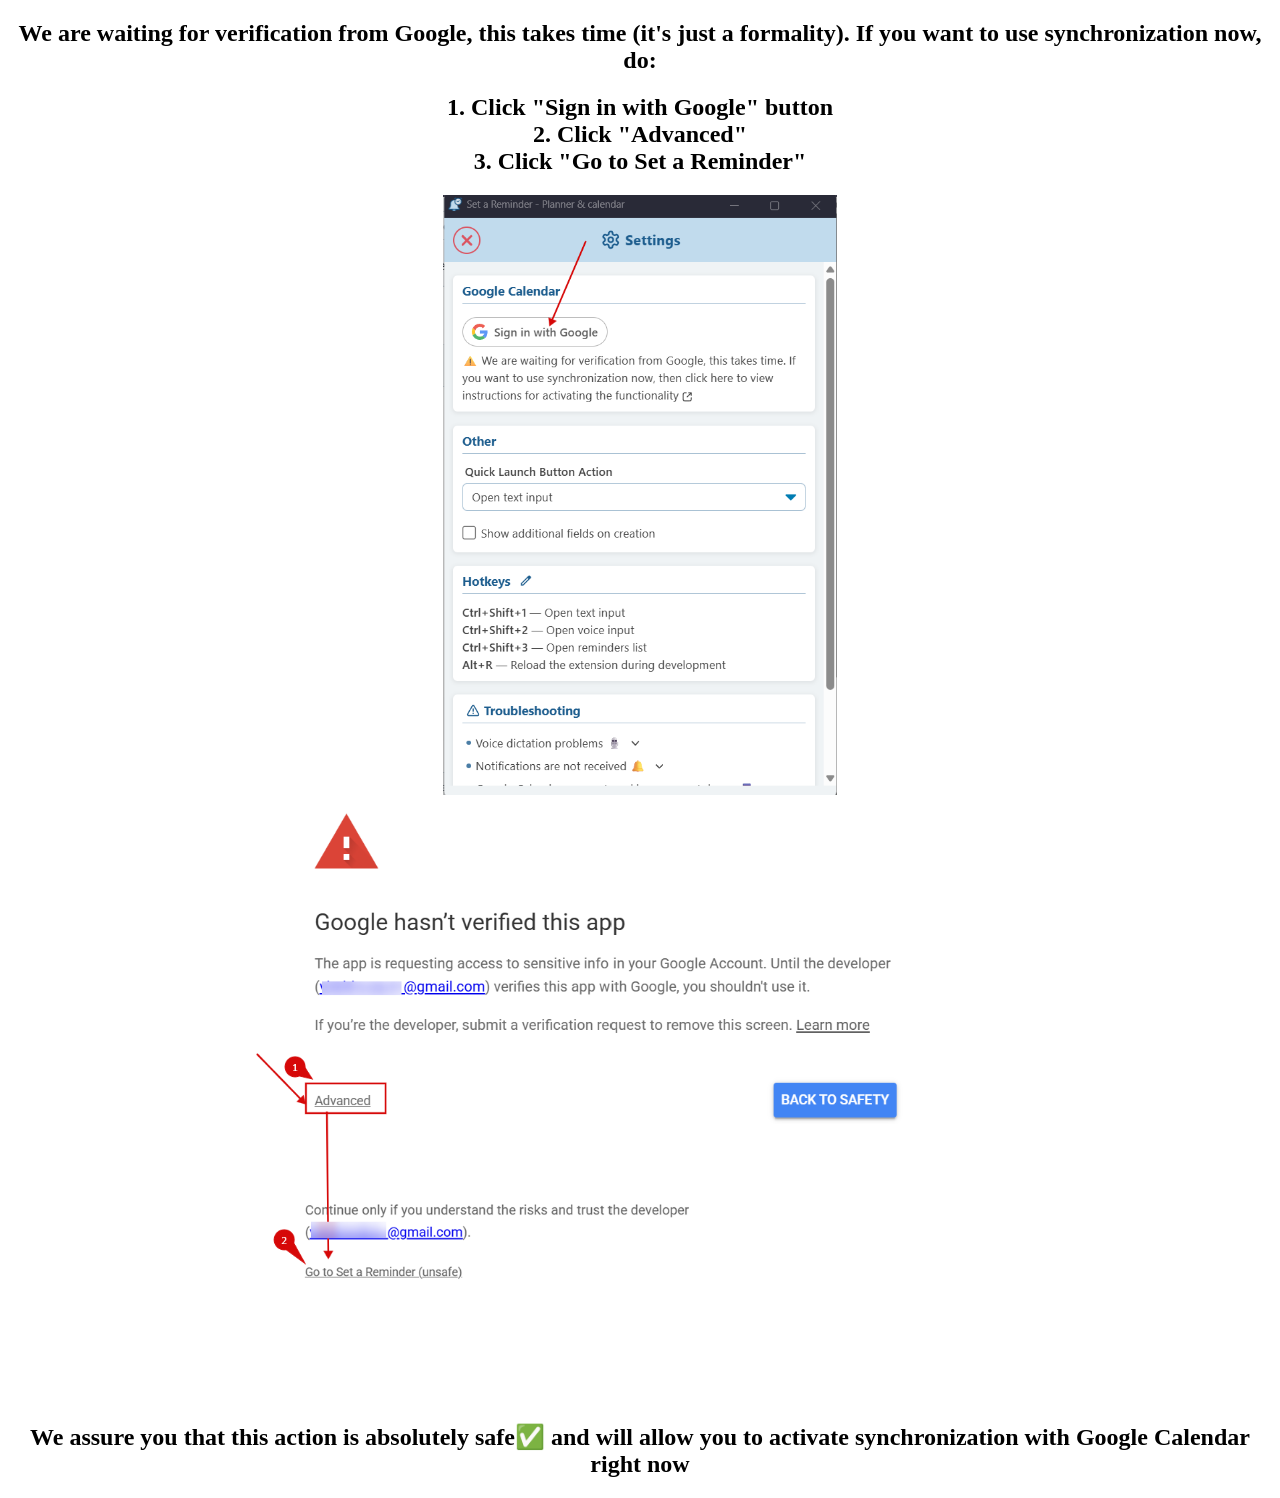
==== index.html @ c666aae1 "Update index.html" ====
<!DOCTYPE html>
<html lang="en">
<head>
    <meta charset="UTF-8">
    <title>Activate Google Calendar Sync - Set a Reminder</title>
    <meta name="robots" content="noindex">
    <style>
        body{
            text-align: center;
        }
        .images{
        }
        .images img{
            display: inline-block;
        }
    </style>
</head>
<body>
    <h2>We are waiting for verification from Google, this takes time (it's just a formality). If you want to use synchronization now, do:</h2>
    <h2>
        1. Click "Sign in with Google" button
        <br>
        2. Click "Advanced"
        <br>
        3. Click "Go to Set a Reminder"
    </h2>
    <div class="images">
        <img src="sync1.png" alt="" height="600">
        <img src="sync2.png" alt="" height="600">
    </div>
    <h2>We assure you that this action is absolutely safe✅ and will allow you to activate synchronization with Google Calendar right now</h2>
</body>
</html>
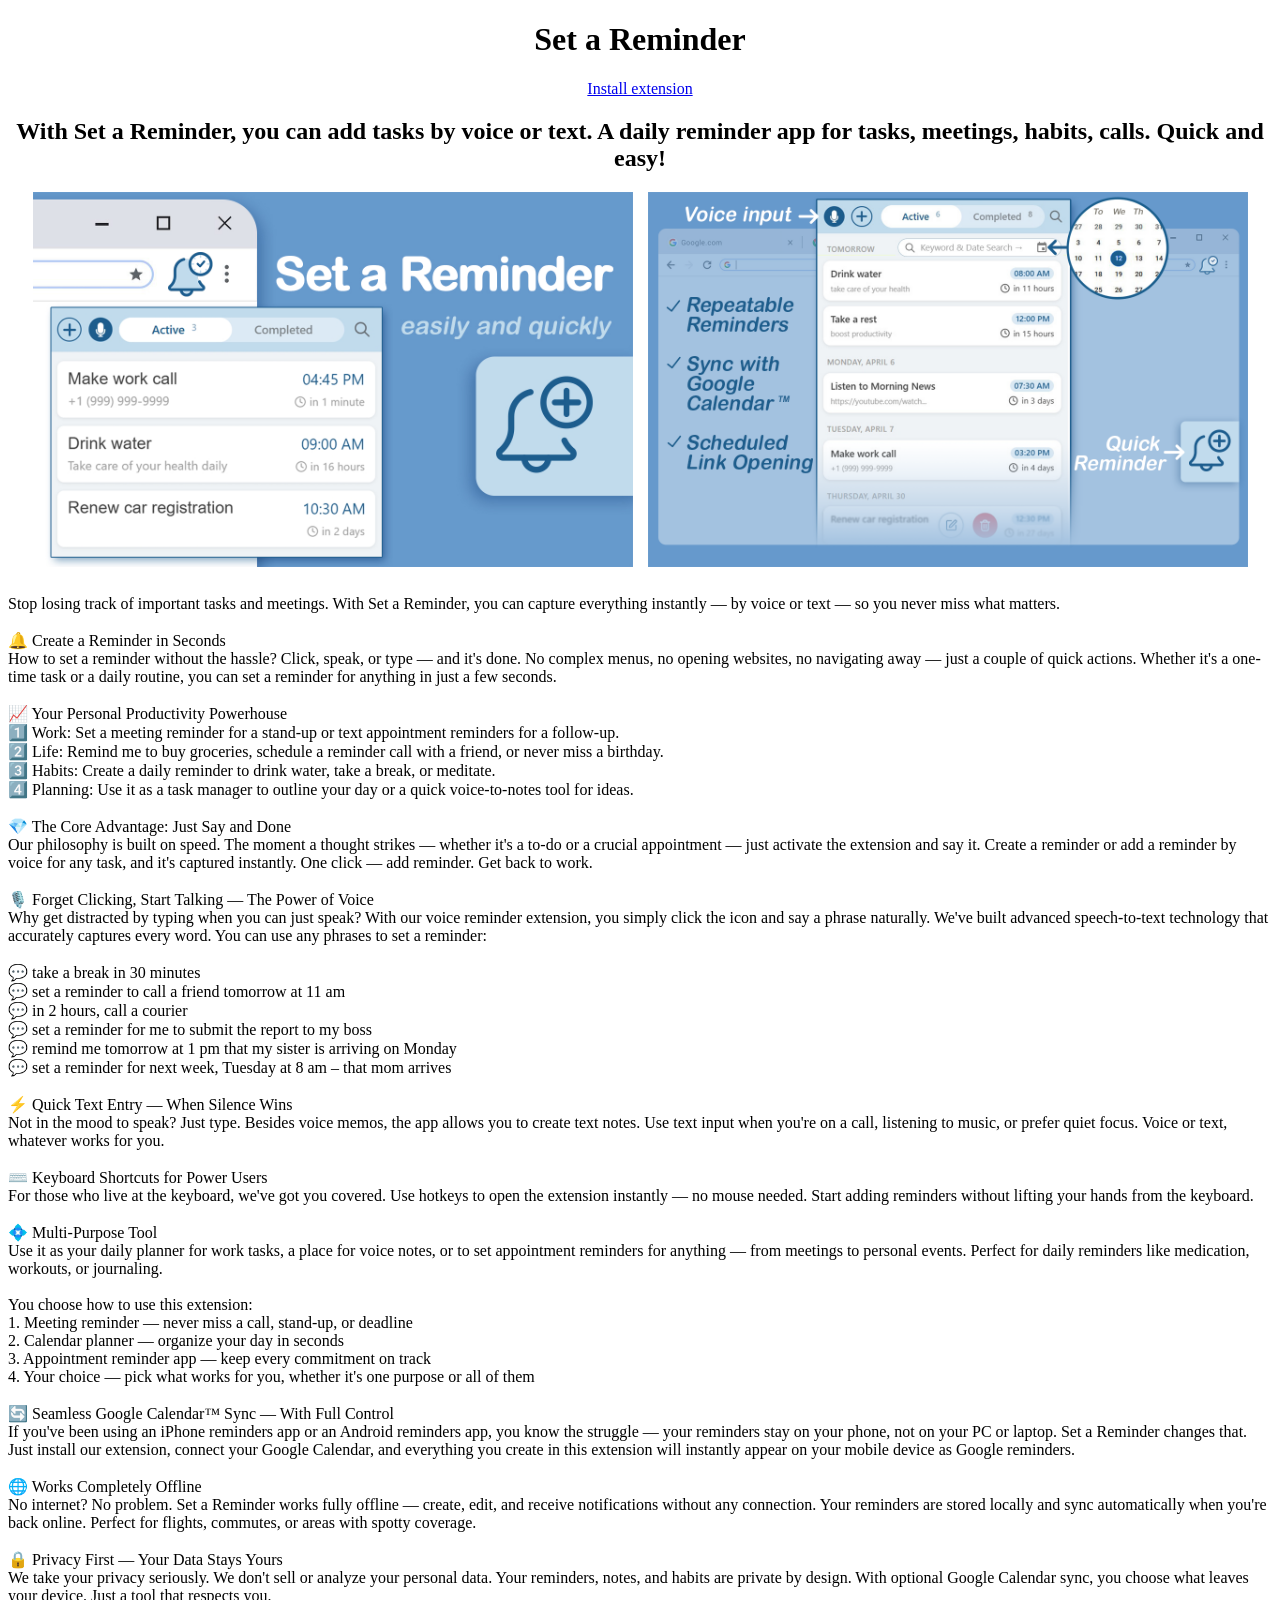
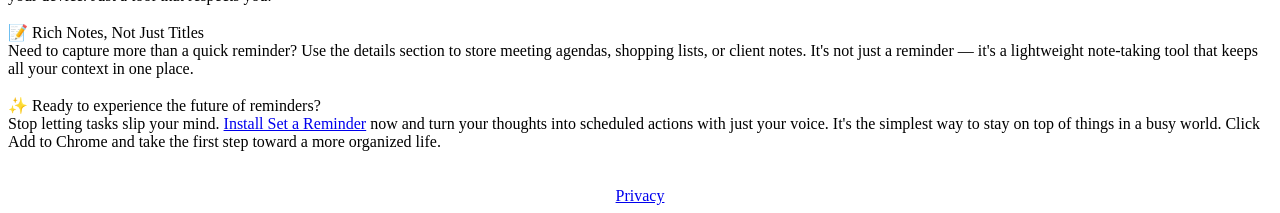
==== commit f621dc8b: "Update index.html" ====
--- a/index.html
+++ b/index.html
@@ -1,33 +1,98 @@
-<!DOCTYPE html>
+<!doctype html>
 <html lang="en">
 <head>
     <meta charset="UTF-8">
-    <title>Activate Google Calendar Sync - Set a Reminder</title>
     <meta name="robots" content="noindex">
+    <meta name="viewport" content="width=device-width, user-scalable=no, initial-scale=1.0, maximum-scale=1.0, minimum-scale=1.0">
+    <title>Set a Reminder Chrome Extension</title>
     <style>
         body{
             text-align: center;
         }
+        main{
+            text-align: left;
+            white-space: pre-line;
+        }
         .images{
+            display: flex;
+            flex-wrap: wrap;
+            justify-content: center;
+            margin: 10px;
+            gap: 15px;
         }
         .images img{
-            display: inline-block;
+            flex: 0 1 47%;
+            min-width: 600px;
         }
     </style>
 </head>
 <body>
-    <h2>We are waiting for verification from Google, this takes time (it's just a formality). If you want to use synchronization now, do:</h2>
-    <h2>
-        1. Click "Sign in with Google" button
-        <br>
-        2. Click "Advanced"
-        <br>
-        3. Click "Go to Set a Reminder"
-    </h2>
+    <h1>Set a Reminder</h1>
+    <nav>
+        <a href="https://chromewebstore.google.com/detail/set-a-reminder/okbopdkididkejgihepekdmohfomnnhc">Install extension</a>
+    </nav>
+    <h2>With Set a Reminder, you can add tasks by voice or text. A daily reminder app for tasks, meetings, habits, calls. Quick and easy!</h2>
     <div class="images">
-        <img src="sync1.png" alt="" height="600">
-        <img src="sync2.png" alt="" height="600">
+        <img src="en-1.png" alt="">
+        <img src="en-2.png" alt="">
     </div>
-    <h2>We assure you that this action is absolutely safe✅ and will allow you to activate synchronization with Google Calendar right now</h2>
+
+    <main>
+        Stop losing track of important tasks and meetings. With Set a Reminder, you can capture everything instantly — by voice or text — so you never miss what matters.
+
+        🔔 Create a Reminder in Seconds
+        How to set a reminder without the hassle? Click, speak, or type — and it's done. No complex menus, no opening websites, no navigating away — just a couple of quick actions. Whether it's a one-time task or a daily routine, you can set a reminder for anything in just a few seconds.
+
+        📈 Your Personal Productivity Powerhouse
+        1️⃣ Work: Set a meeting reminder for a stand-up or text appointment reminders for a follow-up.
+        2️⃣ Life: Remind me to buy groceries, schedule a reminder call with a friend, or never miss a birthday.
+        3️⃣ Habits: Create a daily reminder to drink water, take a break, or meditate.
+        4️⃣ Planning: Use it as a task manager to outline your day or a quick voice-to-notes tool for ideas.
+
+        💎 The Core Advantage: Just Say and Done
+        Our philosophy is built on speed. The moment a thought strikes — whether it's a to-do or a crucial appointment — just activate the extension and say it. Create a reminder or add a reminder by voice for any task, and it's captured instantly. One click — add reminder. Get back to work.
+
+        🎙️ Forget Clicking, Start Talking — The Power of Voice
+        Why get distracted by typing when you can just speak? With our voice reminder extension, you simply click the icon and say a phrase naturally. We've built advanced speech-to-text technology that accurately captures every word. You can use any phrases to set a reminder:
+
+        💬 take a break in 30 minutes
+        💬 set a reminder to call a friend tomorrow at 11 am
+        💬 in 2 hours, call a courier
+        💬 set a reminder for me to submit the report to my boss
+        💬 remind me tomorrow at 1 pm that my sister is arriving on Monday
+        💬 set a reminder for next week, Tuesday at 8 am – that mom arrives
+
+        ⚡ Quick Text Entry — When Silence Wins
+        Not in the mood to speak? Just type. Besides voice memos, the app allows you to create text notes. Use text input when you're on a call, listening to music, or prefer quiet focus. Voice or text, whatever works for you.
+
+        ⌨️ Keyboard Shortcuts for Power Users
+        For those who live at the keyboard, we've got you covered. Use hotkeys to open the extension instantly — no mouse needed. Start adding reminders without lifting your hands from the keyboard.
+
+        💠 Multi-Purpose Tool
+        Use it as your daily planner for work tasks, a place for voice notes, or to set appointment reminders for anything — from meetings to personal events. Perfect for daily reminders like medication, workouts, or journaling.
+
+        You choose how to use this extension:
+        1. Meeting reminder — never miss a call, stand-up, or deadline
+        2. Calendar planner — organize your day in seconds
+        3. Appointment reminder app — keep every commitment on track
+        4. Your choice — pick what works for you, whether it's one purpose or all of them
+
+        🔄 Seamless Google Calendar™ Sync — With Full Control
+        If you've been using an iPhone reminders app or an Android reminders app, you know the struggle — your reminders stay on your phone, not on your PC or laptop. Set a Reminder changes that. Just install our extension, connect your Google Calendar, and everything you create in this extension will instantly appear on your mobile device as Google reminders.
+
+        🌐 Works Completely Offline
+        No internet? No problem. Set a Reminder works fully offline — create, edit, and receive notifications without any connection. Your reminders are stored locally and sync automatically when you're back online. Perfect for flights, commutes, or areas with spotty coverage.
+
+        🔒 Privacy First — Your Data Stays Yours
+        We take your privacy seriously. We don't sell or analyze your personal data. Your reminders, notes, and habits are private by design. With optional Google Calendar sync, you choose what leaves your device. Just a tool that respects you.
+
+        📝 Rich Notes, Not Just Titles
+        Need to capture more than a quick reminder? Use the details section to store meeting agendas, shopping lists, or client notes. It's not just a reminder — it's a lightweight note-taking tool that keeps all your context in one place.
+
+        ✨ Ready to experience the future of reminders?
+        Stop letting tasks slip your mind. <a href="https://chromewebstore.google.com/detail/set-a-reminder/okbopdkididkejgihepekdmohfomnnhc">Install Set a Reminder</a> now and turn your thoughts into scheduled actions with just your voice. It's the simplest way to stay on top of things in a busy world. Click Add to Chrome and take the first step toward a more organized life.
+    </main>
+    <br>    <br>
+    <a href="privacy.html">Privacy</a>
 </body>
 </html>
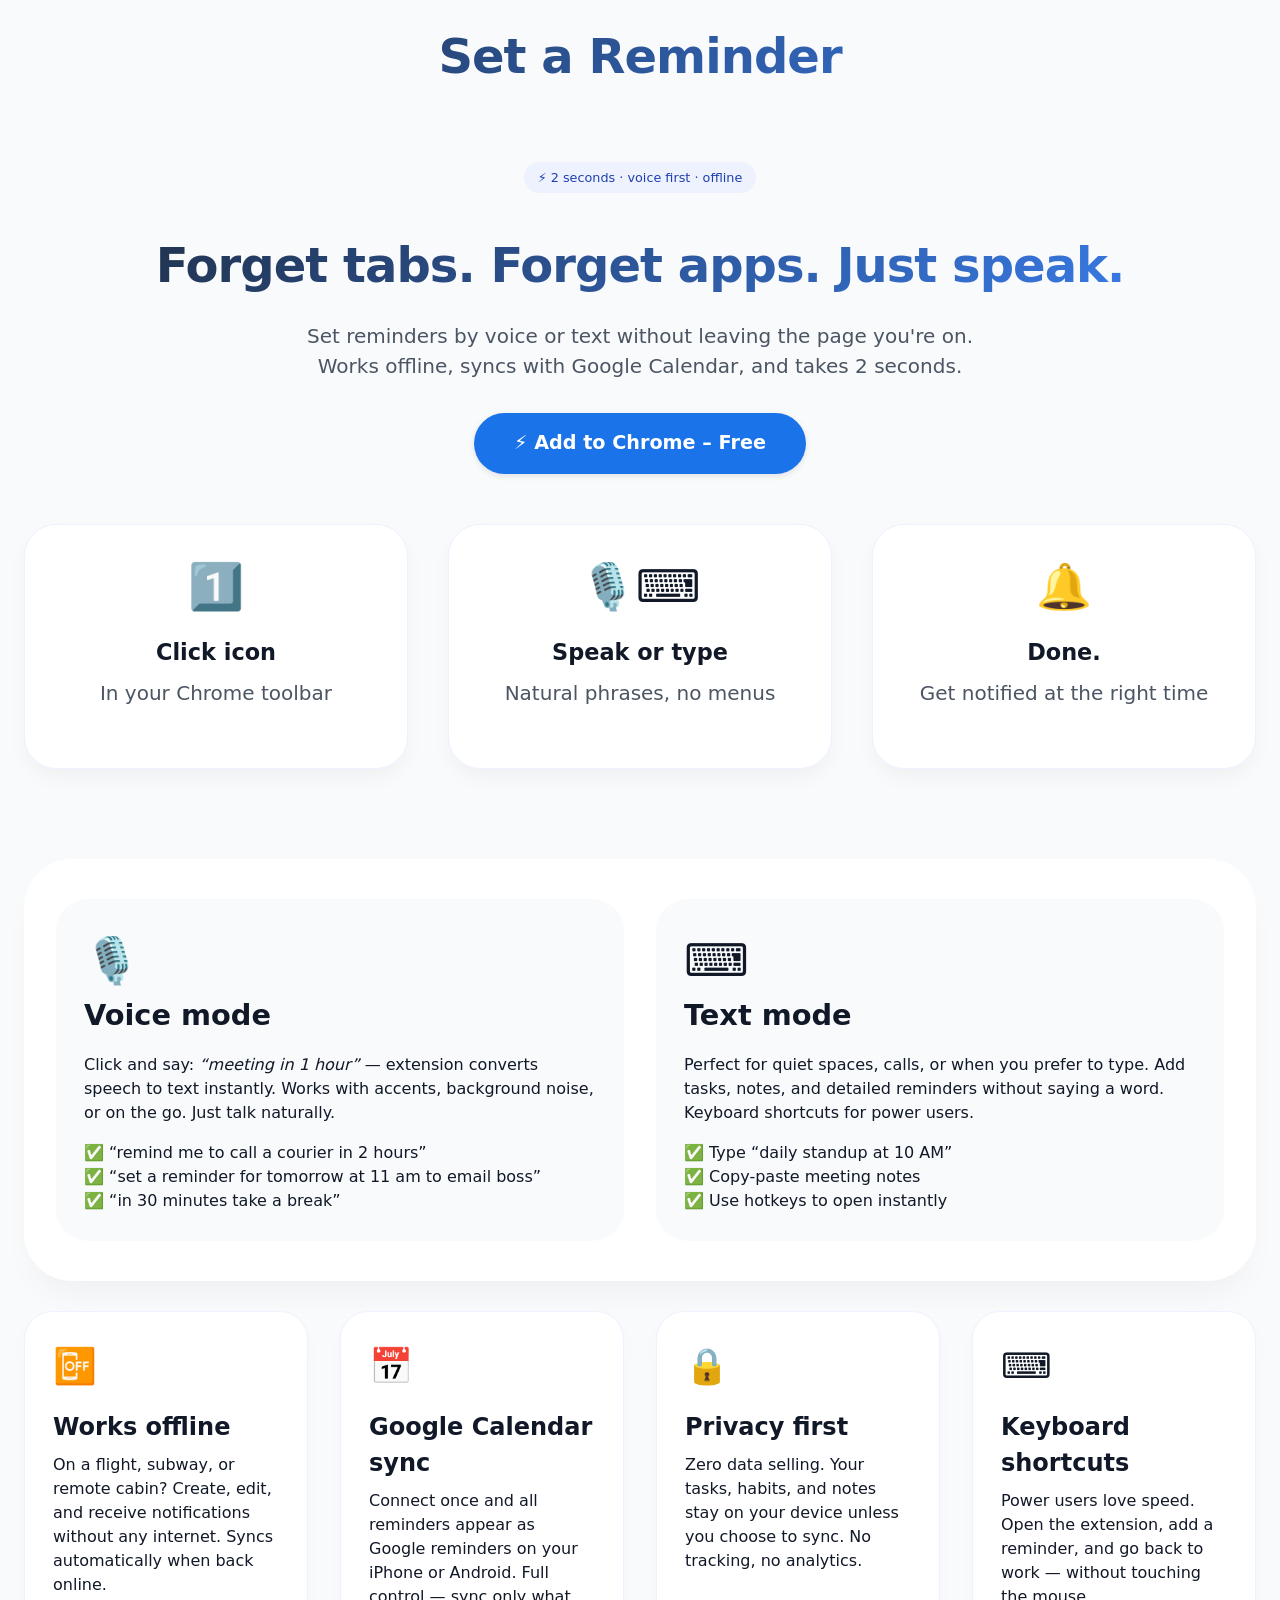
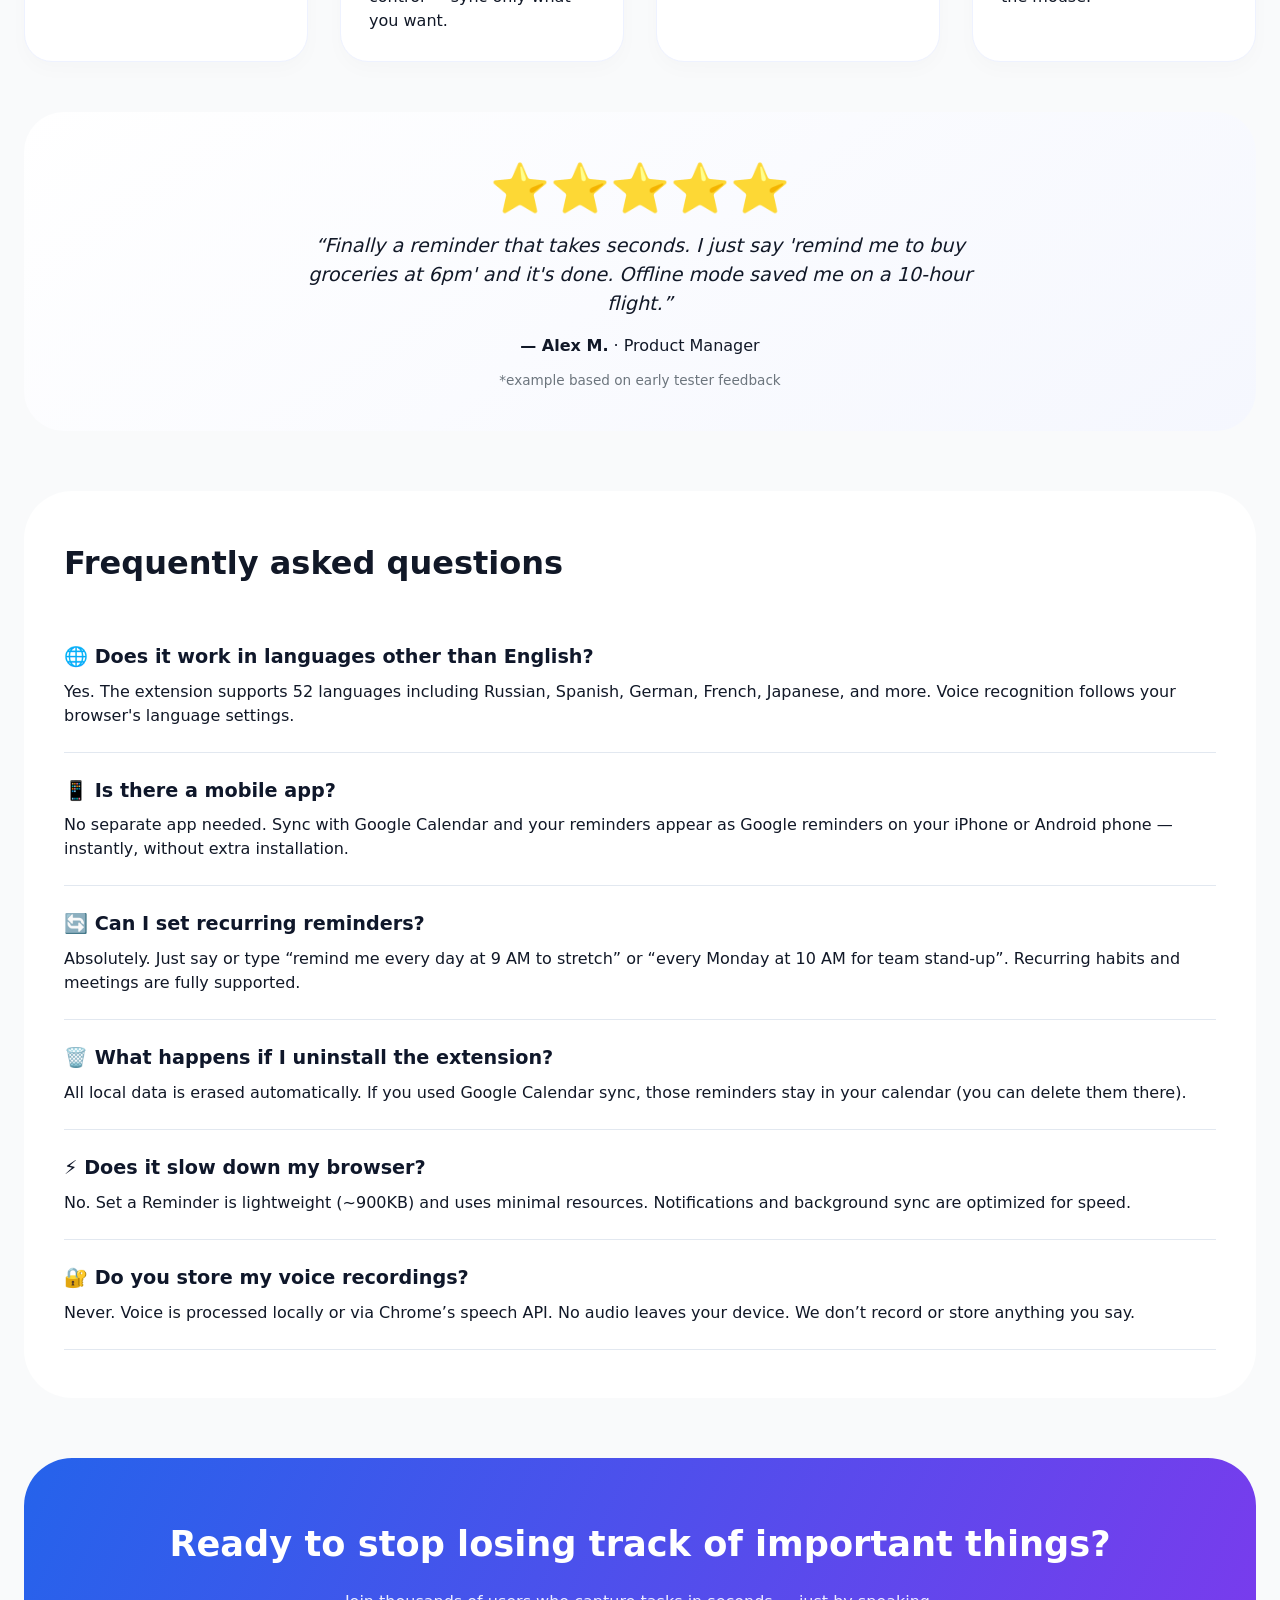
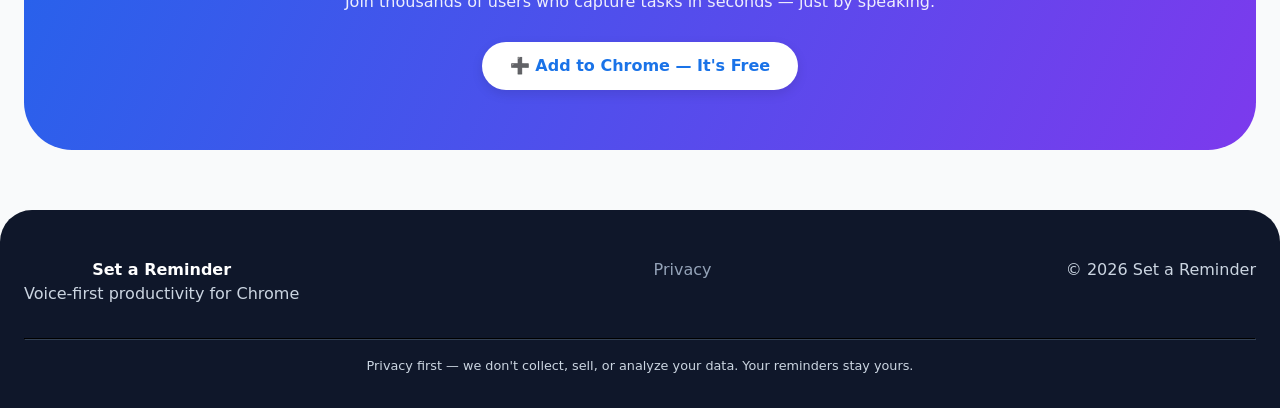
==== commit 82c28cba: "Update index.html" ====
--- a/index.html
+++ b/index.html
@@ -2,16 +2,14 @@
 <html lang="en">
 <head>
     <meta charset="UTF-8">
-    <meta name="robots" content="noindex">
     <meta name="viewport" content="width=device-width, user-scalable=no, initial-scale=1.0, maximum-scale=1.0, minimum-scale=1.0">
-    <title>Set a Reminder Chrome Extension</title>
     <style>
         body{
             text-align: center;
         }
         main{
             text-align: left;
-            white-space: pre-line;
+            /*white-space: pre-line;*/
         }
         .images{
             display: flex;
@@ -22,77 +20,345 @@
         }
         .images img{
             flex: 0 1 47%;
+            max-width: 100%;
             min-width: 600px;
         }
+        nav{
+            font-size: 16px;
+        }
+
+        h1{
+            padding-top: 20px;
+        }
+
+         * {
+      margin: 0;
+      padding: 0;
+      box-sizing: border-box;
+    }
+
+    body {
+      font-family: system-ui, -apple-system, 'Segoe UI', Roboto, 'Helvetica Neue', sans-serif;
+      background: #f9fafb;
+      color: #111827;
+      line-height: 1.5;
+      scroll-behavior: smooth;
+    }
+
+    .container {
+      max-width: 1280px;
+      margin: 0 auto;
+      padding: 0 24px;
+    }
+
+    /* header */
+    .header {
+      background: white;
+      border-bottom: 1px solid #e5e7eb;
+      position: sticky;
+      top: 0;
+      z-index: 50;
+      backdrop-filter: blur(8px);
+      background: rgba(255,255,255,0.92);
+    }
+    .header-inner {
+      display: flex;
+      align-items: center;
+      justify-content: space-between;
+      padding: 16px 0;
+      flex-wrap: wrap;
+      gap: 16px;
+    }
+    .logo {
+      display: flex;
+      align-items: center;
+      gap: 10px;
+      font-size: 1.5rem;
+      font-weight: 700;
+    }
+    .logo span {
+      background: linear-gradient(135deg, #3b82f6, #8b5cf6);
+      -webkit-background-clip: text;
+      background-clip: text;
+      color: transparent;
+    }
+    .btn-chrome {
+      background: #1a73e8;
+      color: white;
+      border: none;
+      padding: 12px 28px;
+      border-radius: 40px;
+      font-weight: 600;
+      font-size: 1rem;
+      cursor: pointer;
+      transition: all 0.2s ease;
+      box-shadow: 0 2px 6px rgba(0,0,0,0.1);
+      text-decoration: none;
+      display: inline-flex;
+      align-items: center;
+      gap: 8px;
+    }
+    .btn-chrome:hover {
+      background: #0d5cbd;
+      transform: scale(1.02);
+      box-shadow: 0 8px 20px rgba(26,115,232,0.3);
+    }
+    .btn-large {
+      padding: 16px 40px;
+      font-size: 1.2rem;
+    }
+    .hero {
+      padding: 40px 0 30px;
+      text-align: center;
+    }
+    h1 {
+      font-size: 3rem;
+      font-weight: 800;
+      letter-spacing: -0.02em;
+      background: linear-gradient(135deg, #1e293b, #3b82f6);
+      background-clip: text;
+      -webkit-background-clip: text;
+      color: transparent;
+      margin-bottom: 20px;
+    }
+    .hero p {
+      font-size: 1.25rem;
+      color: #4b5563;
+      max-width: 700px;
+      margin: 0 auto 32px;
+    }
+    .steps {
+      display: flex;
+      flex-wrap: wrap;
+      justify-content: center;
+      gap: 40px;
+      margin: 50px 0 40px;
+    }
+    .step-card {
+      background: white;
+      border-radius: 32px;
+      padding: 28px 20px;
+      text-align: center;
+      flex: 1;
+      min-width: 180px;
+      box-shadow: 0 10px 25px -5px rgba(0,0,0,0.05);
+      border: 1px solid #eef2ff;
+    }
+    .step-icon {
+      font-size: 2.8rem;
+      margin-bottom: 16px;
+    }
+    .step-card h3 {
+      font-size: 1.4rem;
+      margin-bottom: 8px;
+    }
+    .two-columns {
+      display: flex;
+      flex-wrap: wrap;
+      gap: 32px;
+      margin: 20px 0;
+      background: white;
+      border-radius: 48px;
+      padding: 40px 32px;
+      box-shadow: 0 20px 35px -12px rgba(0,0,0,0.05);
+    }
+    .mode {
+      flex: 1;
+      background: #f8fafc;
+      border-radius: 32px;
+      padding: 28px;
+      transition: all 0.2s;
+    }
+    .mode h3 {
+      font-size: 1.8rem;
+      margin-bottom: 16px;
+    }
+    .feature-grid {
+      display: grid;
+      grid-template-columns: repeat(auto-fit, minmax(260px, 1fr));
+      gap: 32px;
+      margin: 30px 0;
+    }
+    .feature {
+      background: white;
+      border-radius: 28px;
+      padding: 28px;
+      box-shadow: 0 8px 20px rgba(0,0,0,0.02);
+      border: 1px solid #eef2ff;
+    }
+    .feature h3 {
+      font-size: 1.5rem;
+      margin: 16px 0 8px;
+    }
+    .testimonial {
+      background: linear-gradient(145deg, #ffffff, #f5f7fe);
+      border-radius: 40px;
+      padding: 40px 32px;
+      margin: 50px 0;
+      text-align: center;
+    }
+    .faq {
+      background: white;
+      border-radius: 48px;
+      padding: 48px 40px;
+      margin: 60px 0;
+    }
+    .faq-item {
+      border-bottom: 1px solid #e2e8f0;
+      padding: 24px 0;
+    }
+    .faq-question {
+      font-weight: 700;
+      font-size: 1.2rem;
+      margin-bottom: 8px;
+      color: #0f172a;
+    }
+    .footer {
+      background: #0f172a;
+      color: #cbd5e1;
+      padding: 48px 0 32px;
+      margin-top: 60px;
+      border-radius: 32px 32px 0 0;
+    }
+    .footer a {
+      color: #94a3b8;
+      text-decoration: none;
+    }
+    .cta-section {
+      background: linear-gradient(115deg, #2563eb, #7c3aed);
+      border-radius: 48px;
+      padding: 60px 32px;
+      text-align: center;
+      color: white;
+      margin: 40px 0 20px;
+    }
+    .cta-section h2 {
+      font-size: 2.2rem;
+      margin-bottom: 20px;
+    }
+    @media (max-width: 700px) {
+      .hero h1 { font-size: 2.2rem; }
+      .container { padding: 0 20px; }
+      .step-card { min-width: 140px; }
+    }
+    .badge {
+      display: inline-block;
+      background: #eef2ff;
+      color: #1e40af;
+      border-radius: 40px;
+      padding: 6px 14px;
+      font-size: 0.8rem;
+      font-weight: 500;
+      margin-bottom: 16px;
+    }
+
     </style>
+
+    <title>Set a Reminder – Voice & Text Reminders for Chrome</title>
+  <meta name="description" content="Add reminders by voice or text directly in your browser. Works offline, syncs with Google Calendar, and respects your privacy. The fastest reminder extension for Chrome.">
+  <meta name="keywords" content="voice reminder, text reminder, chrome extension, google calendar sync, offline reminders, task manager, productivity tool">
+  <meta name="author" content="Set a Reminder">
+  <meta property="og:title" content="Set a Reminder – Voice & Text Reminders for Chrome">
+  <meta property="og:description" content="The fastest way to capture tasks by voice or text. Offline-ready, privacy-first, and syncs with Google Calendar.">
+  <meta property="og:type" content="website">
+  <meta property="og:image" content="https://scorpin46.github.io/set-a-reminder.github.io/slide1-en.jpg">
+  <meta name="twitter:card" content="summary_large_image">
+  
+    <link rel="icon" type="image/png" href="favicon.svg">
 </head>
 <body>
     <h1>Set a Reminder</h1>
-    <nav>
-        <a href="https://chromewebstore.google.com/detail/set-a-reminder/okbopdkididkejgihepekdmohfomnnhc">Install extension</a>
-    </nav>
-    <h2>With Set a Reminder, you can add tasks by voice or text. A daily reminder app for tasks, meetings, habits, calls. Quick and easy!</h2>
     <div class="images">
-        <img src="en-1.png" alt="">
-        <img src="en-2.png" alt="">
-    </div>
-
+        <img src="en-1.jpg" alt="">
+        <img src="en-2.jpg" alt="">
+    </div>
     <main>
-        Stop losing track of important tasks and meetings. With Set a Reminder, you can capture everything instantly — by voice or text — so you never miss what matters.
-
-        🔔 Create a Reminder in Seconds
-        How to set a reminder without the hassle? Click, speak, or type — and it's done. No complex menus, no opening websites, no navigating away — just a couple of quick actions. Whether it's a one-time task or a daily routine, you can set a reminder for anything in just a few seconds.
-
-        📈 Your Personal Productivity Powerhouse
-        1️⃣ Work: Set a meeting reminder for a stand-up or text appointment reminders for a follow-up.
-        2️⃣ Life: Remind me to buy groceries, schedule a reminder call with a friend, or never miss a birthday.
-        3️⃣ Habits: Create a daily reminder to drink water, take a break, or meditate.
-        4️⃣ Planning: Use it as a task manager to outline your day or a quick voice-to-notes tool for ideas.
-
-        💎 The Core Advantage: Just Say and Done
-        Our philosophy is built on speed. The moment a thought strikes — whether it's a to-do or a crucial appointment — just activate the extension and say it. Create a reminder or add a reminder by voice for any task, and it's captured instantly. One click — add reminder. Get back to work.
-
-        🎙️ Forget Clicking, Start Talking — The Power of Voice
-        Why get distracted by typing when you can just speak? With our voice reminder extension, you simply click the icon and say a phrase naturally. We've built advanced speech-to-text technology that accurately captures every word. You can use any phrases to set a reminder:
-
-        💬 take a break in 30 minutes
-        💬 set a reminder to call a friend tomorrow at 11 am
-        💬 in 2 hours, call a courier
-        💬 set a reminder for me to submit the report to my boss
-        💬 remind me tomorrow at 1 pm that my sister is arriving on Monday
-        💬 set a reminder for next week, Tuesday at 8 am – that mom arrives
-
-        ⚡ Quick Text Entry — When Silence Wins
-        Not in the mood to speak? Just type. Besides voice memos, the app allows you to create text notes. Use text input when you're on a call, listening to music, or prefer quiet focus. Voice or text, whatever works for you.
-
-        ⌨️ Keyboard Shortcuts for Power Users
-        For those who live at the keyboard, we've got you covered. Use hotkeys to open the extension instantly — no mouse needed. Start adding reminders without lifting your hands from the keyboard.
-
-        💠 Multi-Purpose Tool
-        Use it as your daily planner for work tasks, a place for voice notes, or to set appointment reminders for anything — from meetings to personal events. Perfect for daily reminders like medication, workouts, or journaling.
-
-        You choose how to use this extension:
-        1. Meeting reminder — never miss a call, stand-up, or deadline
-        2. Calendar planner — organize your day in seconds
-        3. Appointment reminder app — keep every commitment on track
-        4. Your choice — pick what works for you, whether it's one purpose or all of them
-
-        🔄 Seamless Google Calendar™ Sync — With Full Control
-        If you've been using an iPhone reminders app or an Android reminders app, you know the struggle — your reminders stay on your phone, not on your PC or laptop. Set a Reminder changes that. Just install our extension, connect your Google Calendar, and everything you create in this extension will instantly appear on your mobile device as Google reminders.
-
-        🌐 Works Completely Offline
-        No internet? No problem. Set a Reminder works fully offline — create, edit, and receive notifications without any connection. Your reminders are stored locally and sync automatically when you're back online. Perfect for flights, commutes, or areas with spotty coverage.
-
-        🔒 Privacy First — Your Data Stays Yours
-        We take your privacy seriously. We don't sell or analyze your personal data. Your reminders, notes, and habits are private by design. With optional Google Calendar sync, you choose what leaves your device. Just a tool that respects you.
-
-        📝 Rich Notes, Not Just Titles
-        Need to capture more than a quick reminder? Use the details section to store meeting agendas, shopping lists, or client notes. It's not just a reminder — it's a lightweight note-taking tool that keeps all your context in one place.
-
-        ✨ Ready to experience the future of reminders?
-        Stop letting tasks slip your mind. <a href="https://chromewebstore.google.com/detail/set-a-reminder/okbopdkididkejgihepekdmohfomnnhc">Install Set a Reminder</a> now and turn your thoughts into scheduled actions with just your voice. It's the simplest way to stay on top of things in a busy world. Click Add to Chrome and take the first step toward a more organized life.
-    </main>
-    <br>    <br>
-    <a href="privacy.html">Privacy</a>
+  <div class="container">
+    <!-- Hero -->
+    <section class="hero">
+      <div class="badge">⚡ 2 seconds · voice first · offline</div>
+      <h1>Forget tabs. Forget apps. Just speak.</h1>
+      <p>Set reminders by voice or text without leaving the page you're on. Works offline, syncs with Google Calendar, and takes 2 seconds.</p>
+      <a href="https://chromewebstore.google.com/detail/set-a-reminder/okbopdkididkejgihepekdmohfomnnhc" class="btn-chrome btn-large">
+        ⚡ Add to Chrome – Free
+      </a>
+      <div class="steps">
+        <div class="step-card"><div class="step-icon">1️⃣</div><h3>Click icon</h3><p>In your Chrome toolbar</p></div>
+        <div class="step-card"><div class="step-icon">🎙️⌨️</div><h3>Speak or type</h3><p>Natural phrases, no menus</p></div>
+        <div class="step-card"><div class="step-icon">🔔</div><h3>Done.</h3><p>Get notified at the right time</p></div>
+      </div>
+    </section>
+
+    <!-- Two modes -->
+    <section class="two-columns">
+      <div class="mode">
+        <div style="font-size: 2.8rem;">🎙️</div>
+        <h3>Voice mode</h3>
+        <p>Click and say: <em>“meeting in 1 hour”</em> — extension converts speech to text instantly. Works with accents, background noise, or on the go. Just talk naturally.</p>
+        <ul style="margin-top: 16px; list-style: none; padding-left: 0;">
+          <li>✅ “remind me to call a courier in 2 hours”</li>
+          <li>✅ “set a reminder for tomorrow at 11 am to email boss”</li>
+          <li>✅ “in 30 minutes take a break”</li>
+        </ul>
+      </div>
+      <div class="mode">
+        <div style="font-size: 2.8rem;">⌨️</div>
+        <h3>Text mode</h3>
+        <p>Perfect for quiet spaces, calls, or when you prefer to type. Add tasks, notes, and detailed reminders without saying a word. Keyboard shortcuts for power users.</p>
+        <ul style="margin-top: 16px; list-style: none; padding-left: 0;">
+          <li>✅ Type “daily standup at 10 AM”</li>
+          <li>✅ Copy-paste meeting notes</li>
+          <li>✅ Use hotkeys to open instantly</li>
+        </ul>
+      </div>
+    </section>
+
+    <!-- 4 core features grid -->
+    <div class="feature-grid">
+      <div class="feature"><div style="font-size: 2.2rem;">📴</div><h3>Works offline</h3><p>On a flight, subway, or remote cabin? Create, edit, and receive notifications without any internet. Syncs automatically when back online.</p></div>
+      <div class="feature"><div style="font-size: 2.2rem;">📅</div><h3>Google Calendar sync</h3><p>Connect once and all reminders appear as Google reminders on your iPhone or Android. Full control — sync only what you want.</p></div>
+      <div class="feature"><div style="font-size: 2.2rem;">🔒</div><h3>Privacy first</h3><p>Zero data selling. Your tasks, habits, and notes stay on your device unless you choose to sync. No tracking, no analytics.</p></div>
+      <div class="feature"><div style="font-size: 2.2rem;">⌨️</div><h3>Keyboard shortcuts</h3><p>Power users love speed. Open the extension, add a reminder, and go back to work — without touching the mouse.</p></div>
+    </div>
+
+    <!-- Testimonial (example placeholder) -->
+    <div class="testimonial">
+      <div style="font-size: 3rem; margin-bottom: 8px;">⭐⭐⭐⭐⭐</div>
+      <p style="font-size: 1.2rem; max-width: 700px; margin: 0 auto 16px;"><em>“Finally a reminder that takes seconds. I just say 'remind me to buy groceries at 6pm' and it's done. Offline mode saved me on a 10-hour flight.”</em></p>
+      <p><strong>— Alex M.</strong> · Product Manager</p>
+      <p style="font-size: 0.85rem; color: #6c757d; margin-top: 12px;">*example based on early tester feedback</p>
+    </div>
+
+    <!-- FAQ section unique content -->
+    <div class="faq">
+      <h2 style="font-size: 2rem; margin-bottom: 32px;">Frequently asked questions</h2>
+      <div class="faq-item"><div class="faq-question">🌐 Does it work in languages other than English?</div><p>Yes. The extension supports 52 languages including Russian, Spanish, German, French, Japanese, and more. Voice recognition follows your browser's language settings.</p></div>
+      <div class="faq-item"><div class="faq-question">📱 Is there a mobile app?</div><p>No separate app needed. Sync with Google Calendar and your reminders appear as Google reminders on your iPhone or Android phone — instantly, without extra installation.</p></div>
+      <div class="faq-item"><div class="faq-question">🔄 Can I set recurring reminders?</div><p>Absolutely. Just say or type “remind me every day at 9 AM to stretch” or “every Monday at 10 AM for team stand-up”. Recurring habits and meetings are fully supported.</p></div>
+      <div class="faq-item"><div class="faq-question">🗑️ What happens if I uninstall the extension?</div><p>All local data is erased automatically. If you used Google Calendar sync, those reminders stay in your calendar (you can delete them there).</p></div>
+      <div class="faq-item"><div class="faq-question">⚡ Does it slow down my browser?</div><p>No. Set a Reminder is lightweight (~900KB) and uses minimal resources. Notifications and background sync are optimized for speed.</p></div>
+      <div class="faq-item"><div class="faq-question">🔐 Do you store my voice recordings?</div><p>Never. Voice is processed locally or via Chrome’s speech API. No audio leaves your device. We don’t record or store anything you say.</p></div>
+    </div>
+
+    <!-- CTA Section before footer -->
+    <div class="cta-section">
+      <h2>Ready to stop losing track of important things?</h2>
+      <p style="margin-bottom: 28px; opacity: 0.9;">Join thousands of users who capture tasks in seconds — just by speaking.</p>
+      <a href="https://chromewebstore.google.com/detail/set-a-reminder/okbopdkididkejgihepekdmohfomnnhc" class="btn-chrome" style="background: white; color: #1a73e8; box-shadow: 0 4px 12px rgba(0,0,0,0.1);">➕ Add to Chrome — It's Free</a>
+    </div>
+  </div>
+</main>
+
+<footer class="footer">
+  <div class="container">
+    <div style="display: flex; flex-wrap: wrap; justify-content: space-between; gap: 30px;">
+      <div><strong style="color: white;">Set a Reminder</strong><br>Voice-first productivity for Chrome</div>
+      <div><a href="privacy.html">Privacy</a></div>
+      <div><span>© 2026 Set a Reminder</span></div>
+    </div>
+    <hr style="margin: 32px 0 16px; border-color: #334155;">
+    <p style="font-size: 0.8rem; text-align: center;">Privacy first — we don't collect, sell, or analyze your data. Your reminders stay yours.</p>
+  </div>
+</footer>
 </body>
 </html>
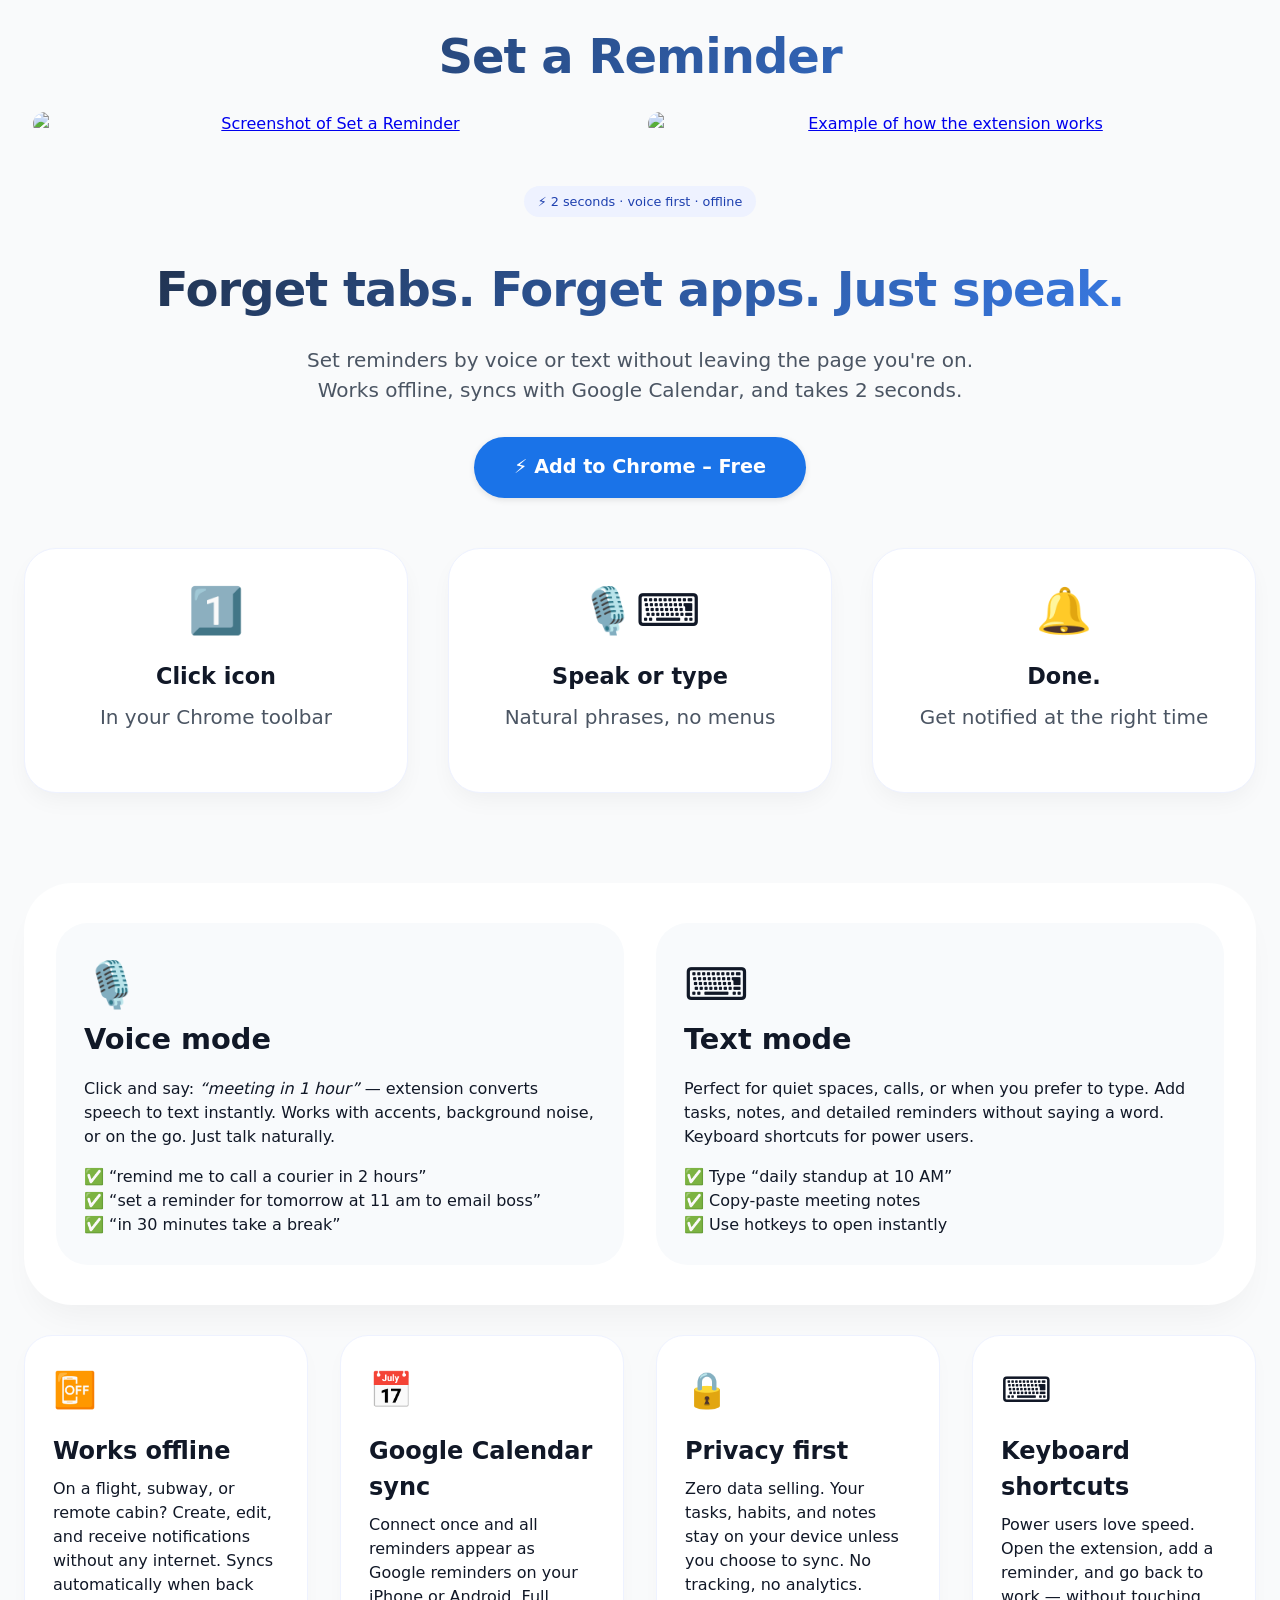
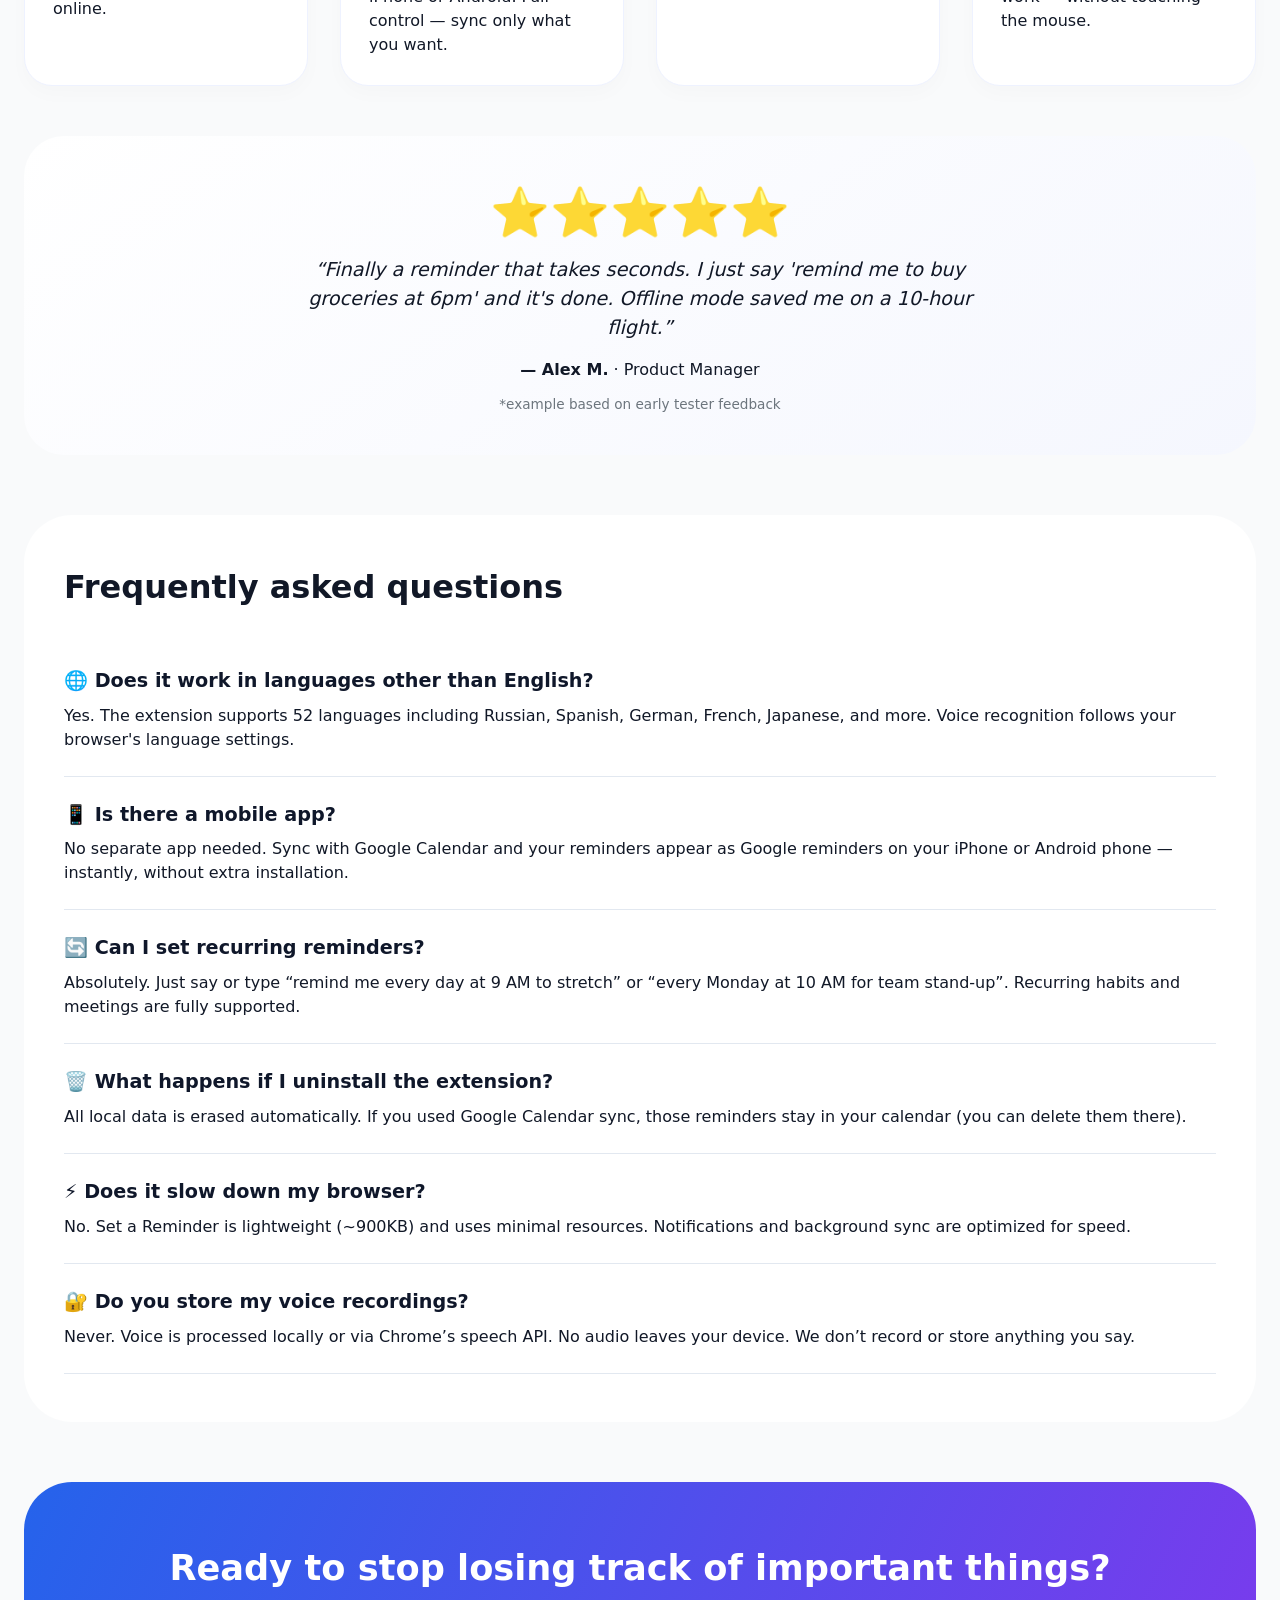
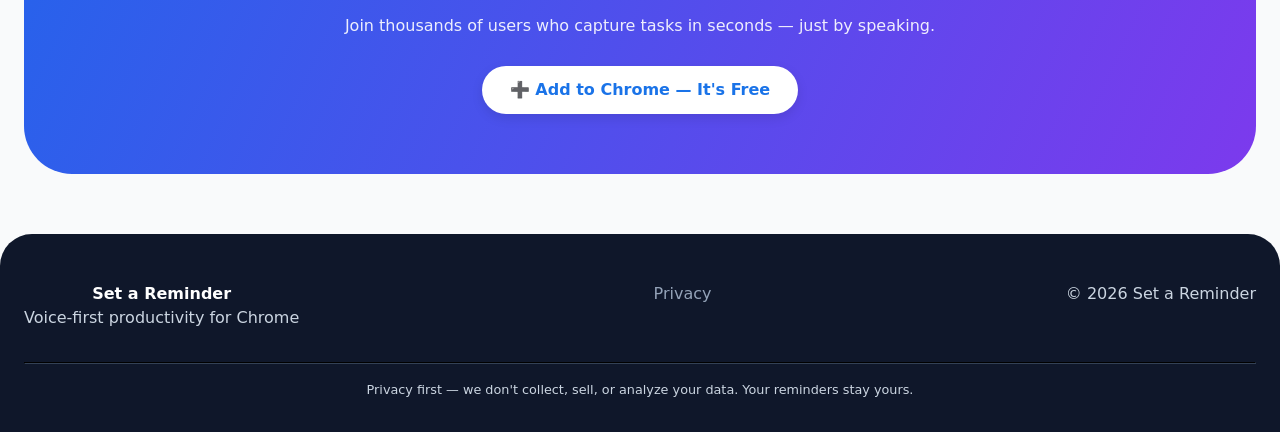
==== commit f7971429: "Update index.html" ====
--- a/index.html
+++ b/index.html
@@ -2,7 +2,8 @@
 <html lang="en">
 <head>
     <meta charset="UTF-8">
-    <meta name="viewport" content="width=device-width, user-scalable=no, initial-scale=1.0, maximum-scale=1.0, minimum-scale=1.0">
+    <meta name="viewport" content="width=device-width,initial-scale=1.0, minimum-scale=1.0">
+    <!-- Yandex.Metrika counter --> <script type="text/javascript">     (function(m,e,t,r,i,k,a){         m[i]=m[i]||function(){(m[i].a=m[i].a||[]).push(arguments)};         m[i].l=1*new Date();         for (var j = 0; j < document.scripts.length; j++) {if (document.scripts[j].src === r) { return; }}         k=e.createElement(t),a=e.getElementsByTagName(t)[0],k.async=1,k.src=r,a.parentNode.insertBefore(k,a)     })(window, document,'script','https://mc.yandex.ru/metrika/tag.js?id=108651074', 'ym');      ym(108651074, 'init', {ssr:true, webvisor:true, trackHash:true, clickmap:true, ecommerce:"dataLayer", referrer: document.referrer, url: location.href, accurateTrackBounce:true, trackLinks:true}); </script> <noscript><div><img src="https://mc.yandex.ru/watch/108651074" style="position:absolute; left:-9999px;" alt="" /></div></noscript> <!-- /Yandex.Metrika counter -->
     <style>
         body{
             text-align: center;
@@ -18,10 +19,16 @@
             margin: 10px;
             gap: 15px;
         }
+        .images > * {
+             flex: 0 1 47%;
+        }
         .images img{
-            flex: 0 1 47%;
             max-width: 100%;
+            border-radius: 30px;
             min-width: 600px;
+        }
+        @media (max-width 767px){
+            min-width: 0;
         }
         nav{
             font-size: 16px;
@@ -113,7 +120,7 @@
     }
     h1 {
       font-size: 3rem;
-      font-weight: 800;
+      font-weight: 700;
       letter-spacing: -0.02em;
       background: linear-gradient(135deg, #1e293b, #3b82f6);
       background-clip: text;
@@ -121,6 +128,7 @@
       color: transparent;
       margin-bottom: 20px;
     }
+         h1 a{color: inherit}
     .hero p {
       font-size: 1.25rem;
       color: #4b5563;
@@ -264,13 +272,22 @@
   <meta property="og:image" content="https://scorpin46.github.io/set-a-reminder.github.io/slide1-en.jpg">
   <meta name="twitter:card" content="summary_large_image">
   
-    <link rel="icon" type="image/png" href="favicon.svg">
+   <link rel="icon" type="image/png" href="favicon-96x96.png" sizes="96x96" />
+<link rel="icon" type="image/svg+xml" href="favicon.svg" />
+<link rel="shortcut icon" href="favicon.ico" />
+<link rel="apple-touch-icon" sizes="180x180" href="apple-touch-icon.png" />
+<meta name="apple-mobile-web-app-title" content="Set a Reminder" />
+<link rel="manifest" href="site.webmanifest" />
 </head>
 <body>
-    <h1>Set a Reminder</h1>
+    <h1><a href="https://chromewebstore.google.com/detail/set-a-reminder/okbopdkididkejgihepekdmohfomnnhc">Set a Reminder</a></h1>
     <div class="images">
-        <img src="en-1.jpg" alt="">
-        <img src="en-2.jpg" alt="">
+         <a href="https://chromewebstore.google.com/detail/set-a-reminder/okbopdkididkejgihepekdmohfomnnhc">
+          <img src="slide1-en.jpg" loading="lazy" alt="Screenshot of Set a Reminder">
+        </a>
+         <a href="https://chromewebstore.google.com/detail/set-a-reminder/okbopdkididkejgihepekdmohfomnnhc">
+                <img src="slide2-en.jpg" loading="lazy" alt="Example of how the extension works">
+        </a>
     </div>
     <main>
   <div class="container">
